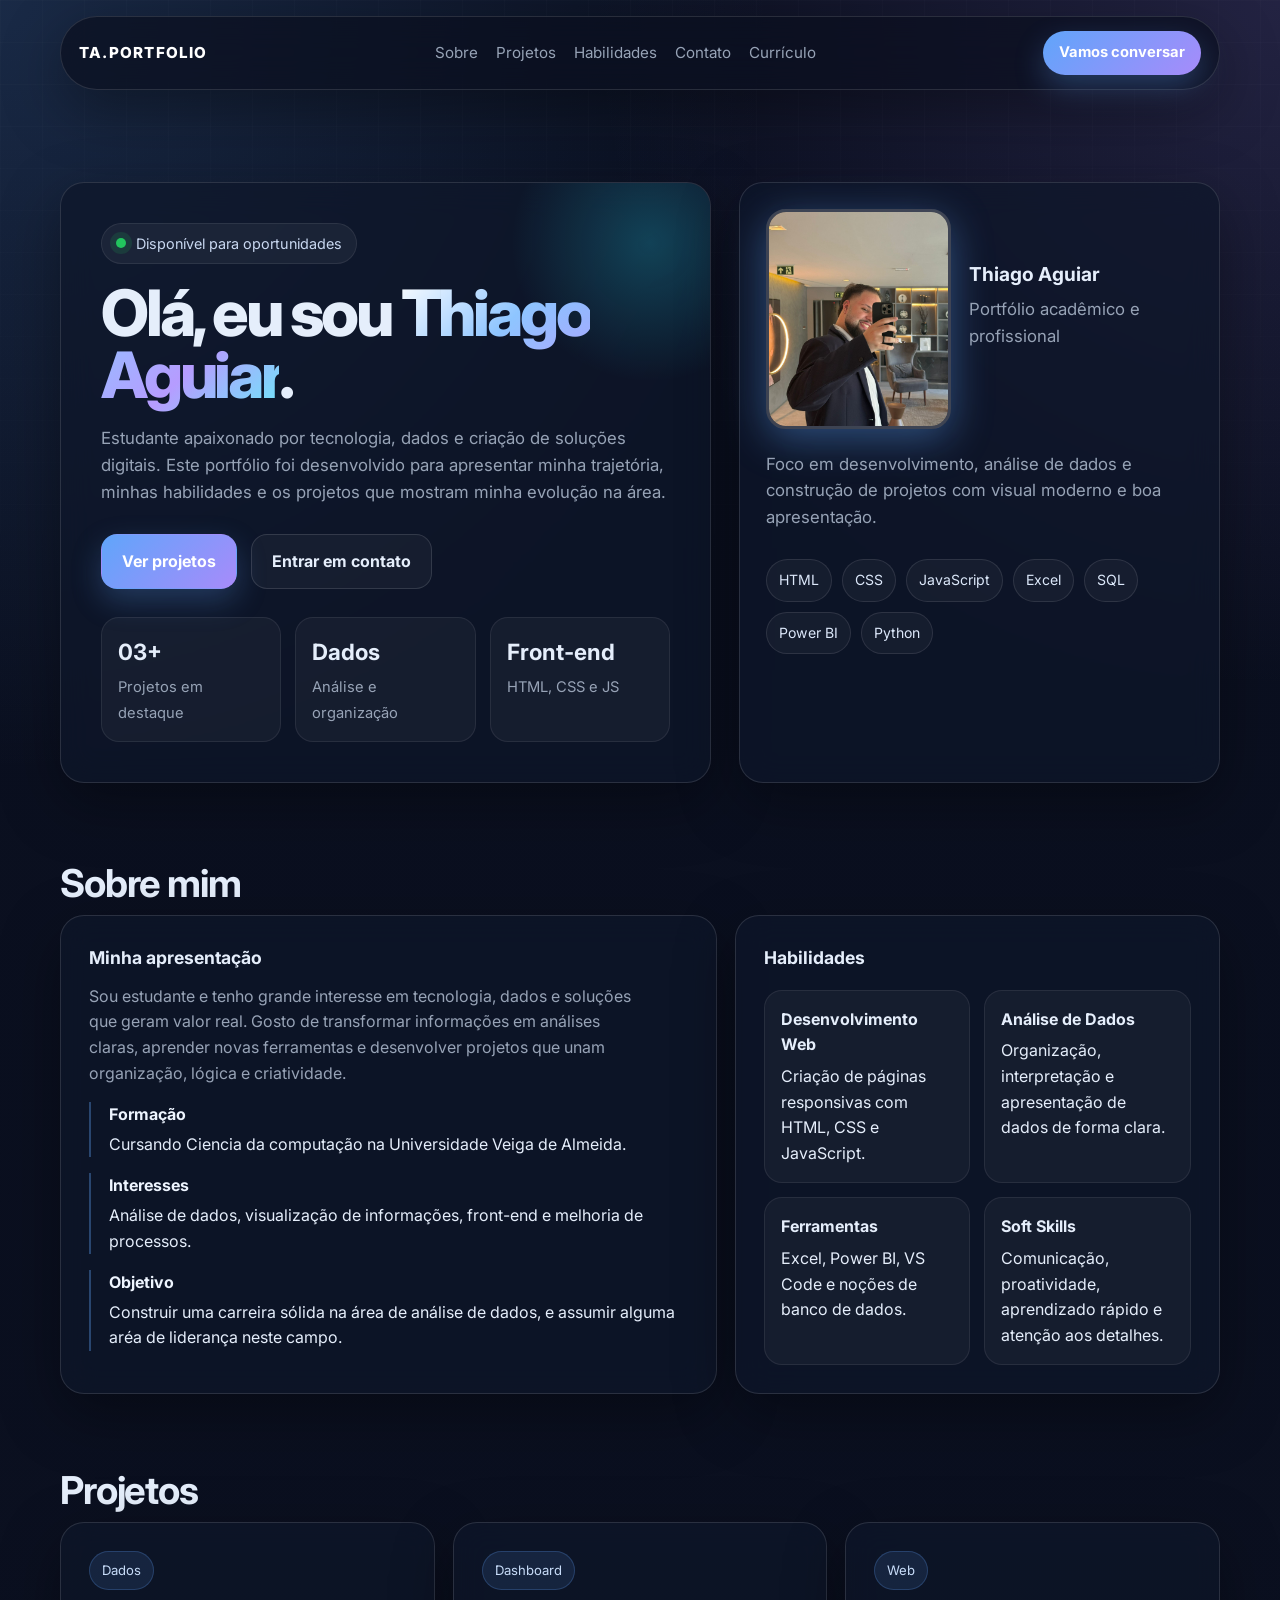
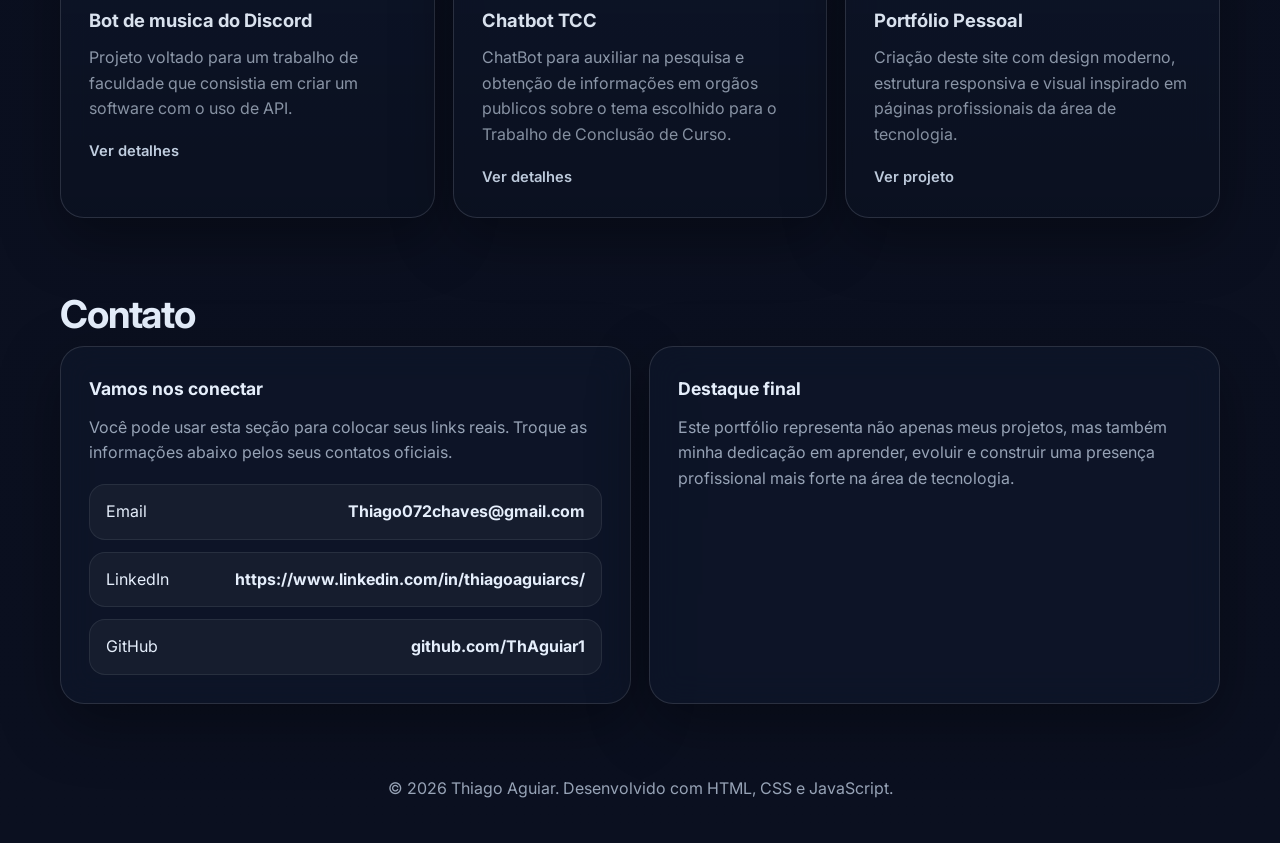
==== portifolio/index.html @ a9644125 "Add files via upload" ====
<!DOCTYPE html>
<html lang="pt-BR">
<head>
  <meta charset="UTF-8" />
  <meta name="viewport" content="width=device-width, initial-scale=1.0" />
  <title>Thiago Aguiar | Portfólio</title>
  <link rel="preconnect" href="https://fonts.googleapis.com">
  <link rel="preconnect" href="https://fonts.gstatic.com" crossorigin>
  <link href="https://fonts.googleapis.com/css2?family=Inter:wght@400;500;600;700;800&display=swap" rel="stylesheet">
  <link rel="stylesheet" href="style.css">
  <style>
    :root {
      --bg: #0b1020;
      --bg-soft: rgba(255,255,255,0.04);
      --card: rgba(15, 23, 42, 0.72);
      --line: rgba(255,255,255,0.12);
      --text: #e5eefb;
      --muted: #97a3b6;
      --primary: #60a5fa;
      --secondary: #a78bfa;
      --accent: #22d3ee;
      --shadow: 0 20px 60px rgba(0,0,0,0.35);
      --radius: 24px;
      --radius-sm: 18px;
      --max: 1160px;
    }

    * {
      margin: 0;
      padding: 0;
      box-sizing: border-box;
    }

    html {
      scroll-behavior: smooth;
    }

    body {
      font-family: 'Inter', sans-serif;
      background:
        radial-gradient(circle at top left, rgba(96,165,250,0.18), transparent 28%),
        radial-gradient(circle at top right, rgba(167,139,250,0.16), transparent 25%),
        linear-gradient(180deg, #0a0f1f 0%, #0b1020 100%);
      color: var(--text);
      min-height: 100vh;
      line-height: 1.6;
    }

    body::before {
      content: "";
      position: fixed;
      inset: 0;
      pointer-events: none;
      background-image:
        linear-gradient(rgba(255,255,255,0.025) 1px, transparent 1px),
        linear-gradient(90deg, rgba(255,255,255,0.025) 1px, transparent 1px);
      background-size: 42px 42px;
      mask-image: linear-gradient(to bottom, rgba(0,0,0,0.7), transparent 92%);
      z-index: 0;
    }

    a {
      color: inherit;
      text-decoration: none;
    }

    .container {
      width: min(calc(100% - 32px), var(--max));
      margin: 0 auto;
      position: relative;
      z-index: 1;
    }

    .navbar {
      position: sticky;
      top: 16px;
      z-index: 20;
      margin-top: 16px;
    }

    .nav-wrap {
      display: flex;
      align-items: center;
      justify-content: space-between;
      gap: 16px;
      padding: 14px 18px;
      border: 1px solid var(--line);
      background: rgba(10, 15, 31, 0.7);
      backdrop-filter: blur(18px);
      border-radius: 999px;
      box-shadow: var(--shadow);
    }

    .logo {
      font-weight: 800;
      letter-spacing: 0.08em;
      font-size: 0.95rem;
      color: white;
    }

    .nav-links {
      display: flex;
      list-style: none;
      gap: 18px;
      flex-wrap: wrap;
    }

    .nav-links a {
      color: var(--muted);
      font-size: 0.95rem;
      transition: 0.25s ease;
    }

    .nav-links a:hover {
      color: var(--text);
    }

    .nav-cta {
      display: inline-flex;
      align-items: center;
      gap: 10px;
      padding: 10px 16px;
      border-radius: 999px;
      background: linear-gradient(135deg, var(--primary), var(--secondary));
      color: white;
      font-weight: 700;
      font-size: 0.92rem;
      box-shadow: 0 12px 30px rgba(96, 165, 250, 0.28);
    }

    .hero {
      padding: 92px 0 48px;
    }

    .hero-grid {
      display: grid;
      grid-template-columns: 1.15fr 0.85fr;
      gap: 28px;
      align-items: stretch;
    }

    .hero-card,
    .glass-card {
      background: var(--card);
      border: 1px solid var(--line);
      border-radius: var(--radius);
      backdrop-filter: blur(16px);
      box-shadow: var(--shadow);
    }

    .hero-card {
      padding: 40px;
      position: relative;
      overflow: hidden;
    }

    .hero-card::after {
      content: "";
      position: absolute;
      width: 280px;
      height: 280px;
      right: -80px;
      top: -80px;
      background: radial-gradient(circle, rgba(34,211,238,0.24), transparent 70%);
      border-radius: 50%;
      pointer-events: none;
    }

    .eyebrow {
      display: inline-flex;
      align-items: center;
      gap: 10px;
      padding: 8px 14px;
      border-radius: 999px;
      background: rgba(255,255,255,0.05);
      border: 1px solid rgba(255,255,255,0.08);
      color: #c9d8f1;
      font-size: 0.9rem;
      margin-bottom: 18px;
    }

    .dot {
      width: 10px;
      height: 10px;
      border-radius: 50%;
      background: #22c55e;
      box-shadow: 0 0 0 6px rgba(34,197,94,0.14);
    }

    h1 {
      font-size: clamp(2.7rem, 5vw, 4.8rem);
      line-height: 0.98;
      letter-spacing: -0.05em;
      margin-bottom: 18px;
      font-weight: 800;
    }

    .gradient-text {
      background: linear-gradient(135deg, #ffffff 0%, #8ec5ff 35%, #b69cff 70%, #6ee7f9 100%);
      -webkit-background-clip: text;
      -webkit-text-fill-color: transparent;
      background-clip: text;
    }

    .hero p {
      color: var(--muted);
      font-size: 1.05rem;
      max-width: 620px;
      margin-bottom: 28px;
    }

    .hero-actions {
      display: flex;
      gap: 14px;
      flex-wrap: wrap;
      margin-bottom: 28px;
    }

    .btn {
      display: inline-flex;
      align-items: center;
      justify-content: center;
      gap: 10px;
      border-radius: 16px;
      padding: 14px 20px;
      font-weight: 700;
      transition: 0.25s ease;
      border: 1px solid transparent;
    }

    .btn-primary {
      background: linear-gradient(135deg, var(--primary), var(--secondary));
      color: white;
      box-shadow: 0 12px 30px rgba(96, 165, 250, 0.25);
    }

    .btn-primary:hover,
    .nav-cta:hover {
      transform: translateY(-2px);
    }

    .btn-secondary {
      background: rgba(255,255,255,0.04);
      border-color: var(--line);
      color: var(--text);
    }

    .hero-stats {
      display: grid;
      grid-template-columns: repeat(3, 1fr);
      gap: 14px;
      margin-top: 6px;
    }

    .stat {
      padding: 16px;
      border-radius: 18px;
      background: rgba(255,255,255,0.04);
      border: 1px solid rgba(255,255,255,0.08);
    }

    .stat strong {
      display: block;
      font-size: 1.4rem;
      margin-bottom: 4px;
    }

    .stat span {
      color: var(--muted);
      font-size: 0.92rem;
    }

    .hero-side {
      display: grid;
      gap: 18px;
    }

    .profile-card {
      padding: 26px;
      display: flex;
      flex-direction: column;
      justify-content: space-between;
      min-height: 100%;
    }

    .profile-top {
      display: flex;
      align-items: center;
      gap: 18px;
      margin-bottom: 22px;
    }

    .avatar {
      width: 84px;
      height: 84px;
      border-radius: 24px;
      display: grid;
      place-items: center;
      font-weight: 800;
      font-size: 1.5rem;
      color: white;
      background: linear-gradient(135deg, #1d4ed8, #7c3aed, #0891b2);
      box-shadow: inset 0 1px 0 rgba(255,255,255,0.16);
    }

    .profile-top h2 {
      font-size: 1.2rem;
      margin-bottom: 6px;
    }

    .profile-top p,
    .small-text {
      color: var(--muted);
    }

    .tech-list {
      display: flex;
      flex-wrap: wrap;
      gap: 10px;
      margin-top: 10px;
    }

    .chip {
      padding: 9px 12px;
      border-radius: 999px;
      font-size: 0.88rem;
      color: #dce8fa;
      border: 1px solid rgba(255,255,255,0.1);
      background: rgba(255,255,255,0.04);
    }

    section {
      padding: 22px 0;
    }

    .section-head {
      display: flex;
      justify-content: space-between;
      align-items: end;
      gap: 20px;
      margin-bottom: 22px;
    }

    .section-head h2 {
      font-size: clamp(1.6rem, 3vw, 2.4rem);
      letter-spacing: -0.03em;
    }

    .section-head p {
      color: var(--muted);
      max-width: 560px;
    }

    .about-grid,
    .projects-grid,
    .contact-grid {
      display: grid;
      gap: 18px;
    }

    .about-grid {
      grid-template-columns: 1.15fr 0.85fr;
    }

    .card {
      padding: 28px;
      background: var(--card);
      border: 1px solid var(--line);
      border-radius: var(--radius);
      box-shadow: var(--shadow);
      backdrop-filter: blur(16px);
    }

    .card h3 {
      font-size: 1.1rem;
      margin-bottom: 12px;
    }

    .card p,
    .card li {
      color: var(--muted);
    }

    .timeline {
      display: grid;
      gap: 16px;
      margin-top: 16px;
    }

    .timeline-item {
      padding-left: 18px;
      border-left: 2px solid rgba(96,165,250,0.35);
    }

    .timeline-item strong {
      display: block;
      margin-bottom: 4px;
      color: #eef5ff;
    }

    .projects-grid {
      grid-template-columns: repeat(3, 1fr);
    }

    .project-card {
      position: relative;
      overflow: hidden;
    }

    .project-card::before {
      content: "";
      position: absolute;
      inset: 0;
      background: linear-gradient(180deg, transparent, rgba(0,0,0,0.16));
      pointer-events: none;
    }

    .project-tag {
      display: inline-flex;
      padding: 8px 12px;
      border-radius: 999px;
      background: rgba(96,165,250,0.12);
      border: 1px solid rgba(96,165,250,0.24);
      color: #cde2ff;
      font-size: 0.82rem;
      margin-bottom: 16px;
    }

    .project-card h3 {
      margin-bottom: 10px;
      font-size: 1.15rem;
    }

    .project-links {
      display: flex;
      gap: 10px;
      flex-wrap: wrap;
      margin-top: 18px;
    }

    .project-links a {
      color: #dbeafe;
      font-weight: 600;
      font-size: 0.92rem;
    }

    .skills-grid {
      display: grid;
      grid-template-columns: repeat(2, 1fr);
      gap: 14px;
      margin-top: 18px;
    }

    .skill-box {
      padding: 16px;
      border-radius: 18px;
      background: rgba(255,255,255,0.04);
      border: 1px solid rgba(255,255,255,0.08);
    }

    .skill-box strong {
      display: block;
      margin-bottom: 6px;
    }

    .contact-grid {
      grid-template-columns: 1fr 1fr;
    }

    .contact-list {
      display: grid;
      gap: 12px;
      margin-top: 18px;
    }

    .contact-item {
      display: flex;
      align-items: center;
      justify-content: space-between;
      gap: 12px;
      padding: 14px 16px;
      border-radius: 16px;
      background: rgba(255,255,255,0.04);
      border: 1px solid rgba(255,255,255,0.08);
    }

    footer {
      padding: 28px 0 42px;
      color: var(--muted);
      text-align: center;
    }

    .reveal {
      opacity: 0;
      transform: translateY(20px);
      transition: opacity 0.6s ease, transform 0.6s ease;
    }

    .reveal.visible {
      opacity: 1;
      transform: translateY(0);
    }

    @media (max-width: 980px) {
      .hero-grid,
      .about-grid,
      .contact-grid,
      .projects-grid {
        grid-template-columns: 1fr;
      }

      .hero-card,
      .profile-card,
      .card {
        padding: 24px;
      }

      .nav-links {
        display: none;
      }
    }

    @media (max-width: 640px) {
      .hero {
        padding-top: 72px;
      }

      h1 {
        font-size: 2.5rem;
      }

      .hero-stats,
      .skills-grid {
        grid-template-columns: 1fr;
      }

      .nav-wrap {
        border-radius: 24px;
      }

      .nav-cta {
        display: none;
      }
    }
  </style>
</head>
<body>
  <div class="container navbar">
    <nav class="nav-wrap">
      <a href="#inicio" class="logo">TA.PORTFOLIO</a>
      <ul class="nav-links">
        <li><a href="#sobre">Sobre</a></li>
        <li><a href="#projetos">Projetos</a></li>
        <li><a href="#habilidades">Habilidades</a></li>
        <li><a href="#contato">Contato</a></li>
        <li><a href="curriculo-thiago.pdf" download>Currículo</a></li>
      </ul>
      <a href="#contato" class="nav-cta">Vamos conversar</a>
    </nav>
  </div>

  <main>
    <section class="hero" id="inicio">
      <div class="container hero-grid">
        <div class="hero-card reveal">
          <div class="eyebrow">
            <span class="dot"></span>
            Disponível para oportunidades
          </div>
          <h1>
            Olá, eu sou <span class="gradient-text">Thiago Aguiar</span>.
          </h1>
          <p>
            Estudante apaixonado por tecnologia, dados e criação de soluções digitais. Este portfólio foi desenvolvido para apresentar minha trajetória, minhas habilidades e os projetos que mostram minha evolução na área.
          </p>
          <div class="hero-actions">
            <a href="#projetos" class="btn btn-primary">Ver projetos</a>
            <a href="#contato" class="btn btn-secondary">Entrar em contato</a>
          </div>
          <div class="hero-stats">
            <div class="stat">
              <strong>03+</strong>
              <span>Projetos em destaque</span>
            </div>
            <div class="stat">
              <strong>Dados</strong>
              <span>Análise e organização</span>
            </div>
            <div class="stat">
              <strong>Front-end</strong>
              <span>HTML, CSS e JS</span>
            </div>
          </div>
        </div>

        <div class="hero-side reveal">
          <div class="glass-card profile-card">
            <div>
              <div class="profile-top">
                <img src="images/foto.jpg" alt="Foto Thiago" class="avatar-img">
                <div>
                  <h2>Thiago Aguiar</h2>
                  <p>Portfólio acadêmico e profissional</p>
                </div>
              </div>
              <p class="small-text">
                Foco em desenvolvimento, análise de dados e construção de projetos com visual moderno e boa apresentação.
              </p>
              <div class="tech-list">
                <span class="chip">HTML</span>
                <span class="chip">CSS</span>
                <span class="chip">JavaScript</span>
                <span class="chip">Excel</span>
                <span class="chip">SQL</span>
                <span class="chip">Power BI</span>
                <span class="chip">Python</span>
              </div>
            </div>
          </div>
        </div>
      </div>
    </section>

    <section id="sobre">
      <div class="container">
        <div class="section-head reveal">
          <div>
            <h2>Sobre mim</h2>
    

        <div class="about-grid">
          <div class="card reveal">
            <h3>Minha apresentação</h3>
            <p>
              Sou estudante e tenho grande interesse em tecnologia, dados e soluções que geram valor real. Gosto de transformar informações em análises claras, aprender novas ferramentas e desenvolver projetos que unam organização, lógica e criatividade.
            </p>
            <div class="timeline">
              <div class="timeline-item">
                <strong>Formação</strong>
                <span>Cursando Ciencia da computação na Universidade Veiga de Almeida.</span>
              </div>
              <div class="timeline-item">
                <strong>Interesses</strong>
                <span>Análise de dados, visualização de informações, front-end e melhoria de processos.</span>
              </div>
              <div class="timeline-item">
                <strong>Objetivo</strong>
                <span>Construir uma carreira sólida na área de análise de dados, e assumir alguma aréa de liderança neste campo.</span>
              </div>
            </div>
          </div>

          <div class="card reveal" id="habilidades">
            <h3>Habilidades</h3>
            <div class="skills-grid">
              <div class="skill-box">
                <strong>Desenvolvimento Web</strong>
                <span>Criação de páginas responsivas com HTML, CSS e JavaScript.</span>
              </div>
              <div class="skill-box">
                <strong>Análise de Dados</strong>
                <span>Organização, interpretação e apresentação de dados de forma clara.</span>
              </div>
              <div class="skill-box">
                <strong>Ferramentas</strong>
                <span>Excel, Power BI, VS Code e noções de banco de dados.</span>
              </div>
              <div class="skill-box">
                <strong>Soft Skills</strong>
                <span>Comunicação, proatividade, aprendizado rápido e atenção aos detalhes.</span>
              </div>
            </div>
          </div>
        </div>
      </div>
    </section>

    <section id="projetos">
      <div class="container">
        <div class="section-head reveal">
          <div>
            <h2>Projetos</h2>

        <div class="projects-grid">
          <article class="card project-card reveal">
            <span class="project-tag">Dados</span>
            <h3>Bot de musica do Discord</h3>
            <p>
              Projeto voltado para um trabalho de faculdade que consistia em criar um software com o uso de API. 
            </p>
            <div class="project-links">
              <a href="#">Ver detalhes</a>
            </div>
          </article>

          <article class="card project-card reveal">
            <span class="project-tag">Dashboard</span>
            <h3>Chatbot TCC</h3>
            <p>
              ChatBot para auxiliar na pesquisa e obtenção de informações em orgãos publicos sobre o tema escolhido para o Trabalho de Conclusão de Curso.
            </p>
            <div class="project-links">
              <a href="#">Ver detalhes</a>
            </div>
          </article>

          <article class="card project-card reveal">
            <span class="project-tag">Web</span>
            <h3>Portfólio Pessoal</h3>
            <p>
              Criação deste site com design moderno, estrutura responsiva e visual inspirado em páginas profissionais da área de tecnologia.
            </p>
            <div class="project-links">
              <a href="#inicio">Ver projeto</a>
            </div>
          </article>
        </div>
      </div>
    </section>

    <section id="contato">
      <div class="container">
        <div class="section-head reveal">
          <div>
            <h2>Contato</h2>

        <div class="contact-grid">
          <div class="card reveal">
            <h3>Vamos nos conectar</h3>
            <p>
              Você pode usar esta seção para colocar seus links reais. Troque as informações abaixo pelos seus contatos oficiais.
            </p>
            <div class="contact-list">
              <div class="contact-item">
                <span>Email</span>
                <strong>Thiago072chaves@gmail.com</strong>
              </div>
              <div class="contact-item">
                <span>LinkedIn</span>
                <strong>https://www.linkedin.com/in/thiagoaguiarcs/</strong>
              </div>
              <div class="contact-item">
                <span>GitHub</span>
                <strong>github.com/ThAguiar1</strong>
              </div>
            </div>
          </div>

          <div class="card reveal">
            <h3>Destaque final</h3>
            <p>
              Este portfólio representa não apenas meus projetos, mas também minha dedicação em aprender, evoluir e construir uma presença profissional mais forte na área de tecnologia.
            </p>
          </div>
        </div>
      </div>
    </section>
  </main>

  <footer>
    <div class="container">
      <p>© 2026 Thiago Aguiar. Desenvolvido com HTML, CSS e JavaScript.</p>
    </div>
  </footer>

  <script>
    const observer = new IntersectionObserver((entries) => {
      entries.forEach((entry) => {
        if (entry.isIntersecting) {
          entry.target.classList.add('visible');
        }
      });
    }, { threshold: 0.15 });

    document.querySelectorAll('.reveal').forEach((el) => observer.observe(el));
  </script>
</body>
</html>
---- portifolio/style.css ----
.avatar-img {
  width: 220px;
  height: 220px;
  border-radius: 20px;
  object-fit: cover;
  display: block;
  margin: 0 auto;
  border: 3px solid rgba(255,255,255,0.2);
  box-shadow: 0 10px 40px rgba(96,165,250,0.4);
}
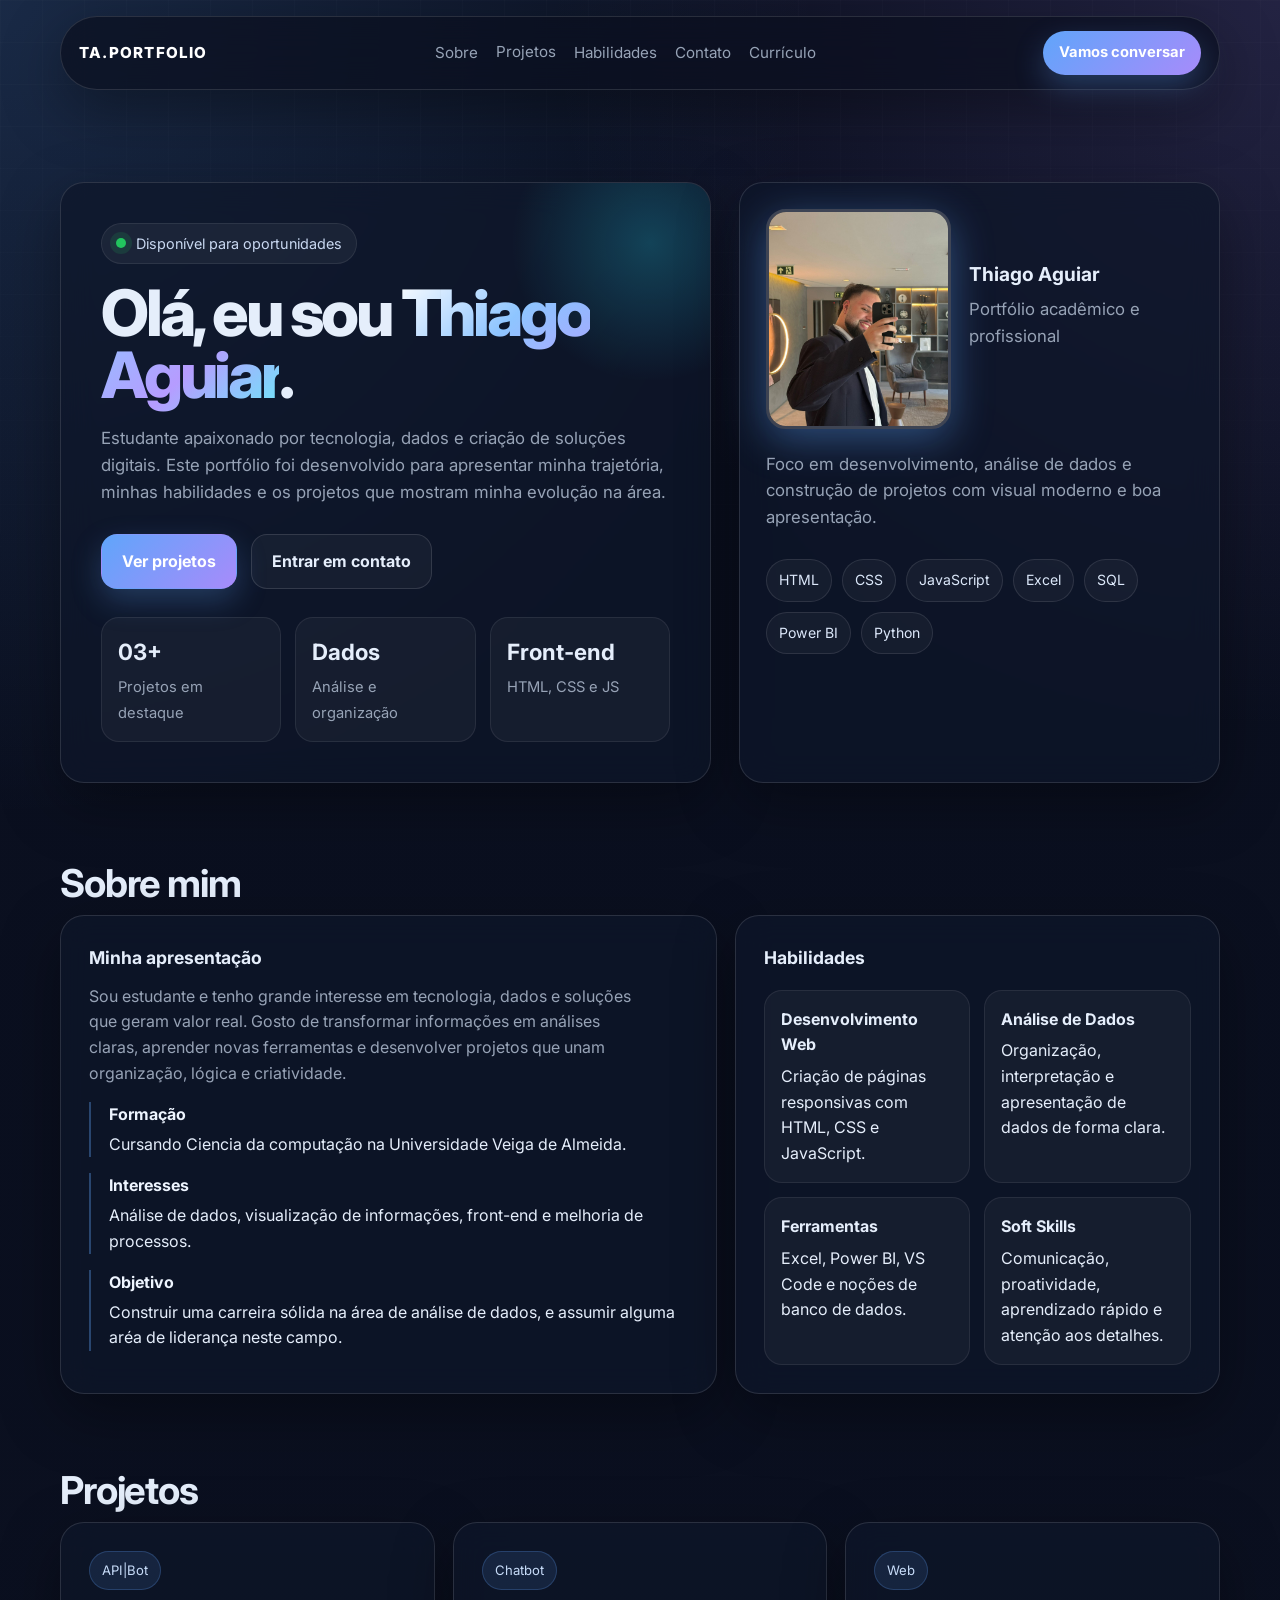
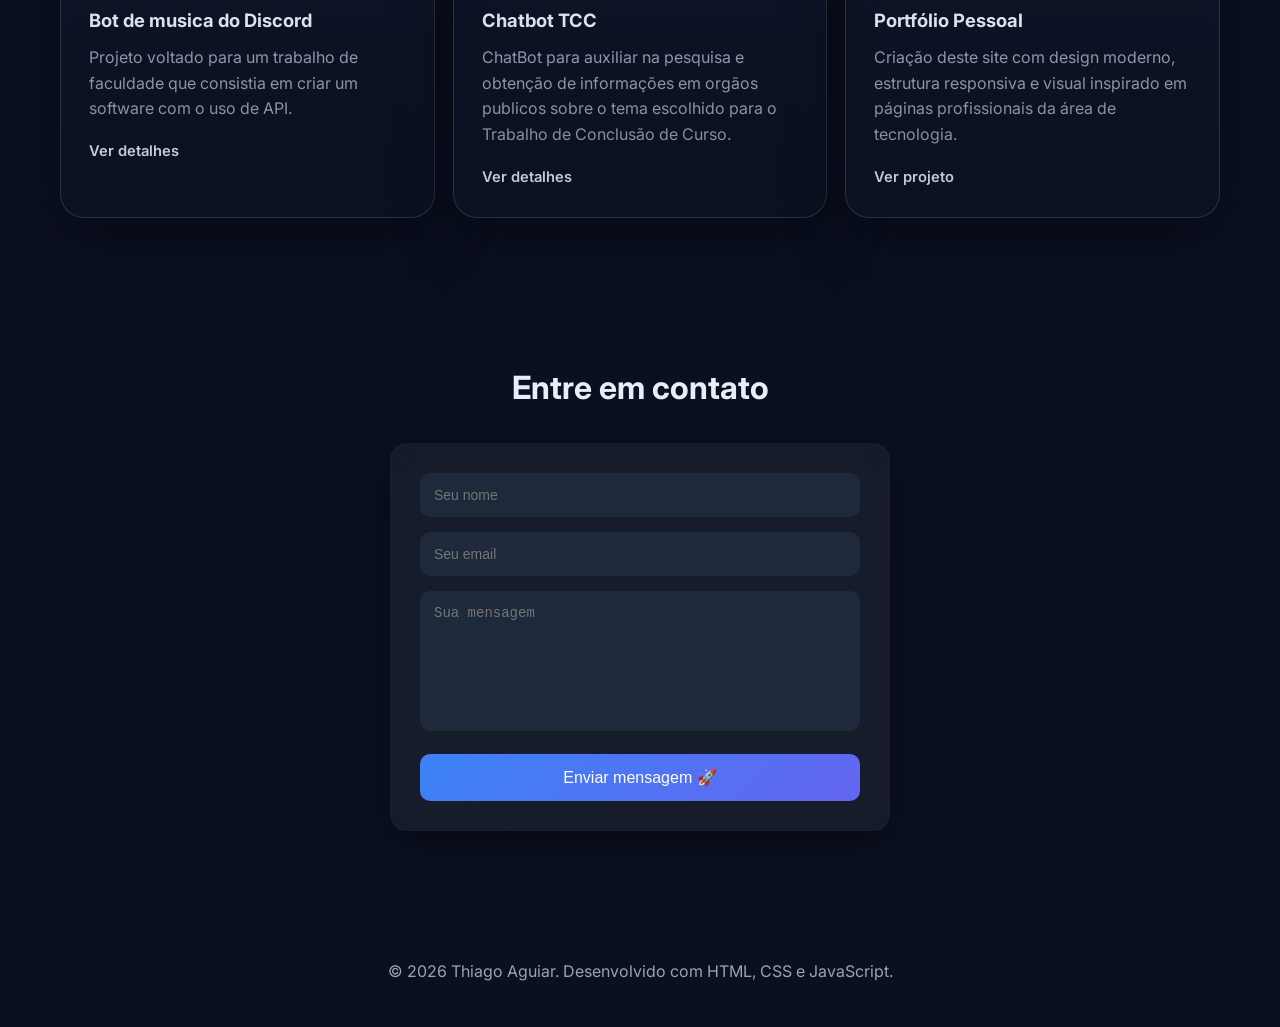
==== commit 885d4a21: "Add files via upload" ====
--- a/portifolio/index.html
+++ b/portifolio/index.html
@@ -8,541 +8,6 @@
   <link rel="preconnect" href="https://fonts.gstatic.com" crossorigin>
   <link href="https://fonts.googleapis.com/css2?family=Inter:wght@400;500;600;700;800&display=swap" rel="stylesheet">
   <link rel="stylesheet" href="style.css">
-  <style>
-    :root {
-      --bg: #0b1020;
-      --bg-soft: rgba(255,255,255,0.04);
-      --card: rgba(15, 23, 42, 0.72);
-      --line: rgba(255,255,255,0.12);
-      --text: #e5eefb;
-      --muted: #97a3b6;
-      --primary: #60a5fa;
-      --secondary: #a78bfa;
-      --accent: #22d3ee;
-      --shadow: 0 20px 60px rgba(0,0,0,0.35);
-      --radius: 24px;
-      --radius-sm: 18px;
-      --max: 1160px;
-    }
-
-    * {
-      margin: 0;
-      padding: 0;
-      box-sizing: border-box;
-    }
-
-    html {
-      scroll-behavior: smooth;
-    }
-
-    body {
-      font-family: 'Inter', sans-serif;
-      background:
-        radial-gradient(circle at top left, rgba(96,165,250,0.18), transparent 28%),
-        radial-gradient(circle at top right, rgba(167,139,250,0.16), transparent 25%),
-        linear-gradient(180deg, #0a0f1f 0%, #0b1020 100%);
-      color: var(--text);
-      min-height: 100vh;
-      line-height: 1.6;
-    }
-
-    body::before {
-      content: "";
-      position: fixed;
-      inset: 0;
-      pointer-events: none;
-      background-image:
-        linear-gradient(rgba(255,255,255,0.025) 1px, transparent 1px),
-        linear-gradient(90deg, rgba(255,255,255,0.025) 1px, transparent 1px);
-      background-size: 42px 42px;
-      mask-image: linear-gradient(to bottom, rgba(0,0,0,0.7), transparent 92%);
-      z-index: 0;
-    }
-
-    a {
-      color: inherit;
-      text-decoration: none;
-    }
-
-    .container {
-      width: min(calc(100% - 32px), var(--max));
-      margin: 0 auto;
-      position: relative;
-      z-index: 1;
-    }
-
-    .navbar {
-      position: sticky;
-      top: 16px;
-      z-index: 20;
-      margin-top: 16px;
-    }
-
-    .nav-wrap {
-      display: flex;
-      align-items: center;
-      justify-content: space-between;
-      gap: 16px;
-      padding: 14px 18px;
-      border: 1px solid var(--line);
-      background: rgba(10, 15, 31, 0.7);
-      backdrop-filter: blur(18px);
-      border-radius: 999px;
-      box-shadow: var(--shadow);
-    }
-
-    .logo {
-      font-weight: 800;
-      letter-spacing: 0.08em;
-      font-size: 0.95rem;
-      color: white;
-    }
-
-    .nav-links {
-      display: flex;
-      list-style: none;
-      gap: 18px;
-      flex-wrap: wrap;
-    }
-
-    .nav-links a {
-      color: var(--muted);
-      font-size: 0.95rem;
-      transition: 0.25s ease;
-    }
-
-    .nav-links a:hover {
-      color: var(--text);
-    }
-
-    .nav-cta {
-      display: inline-flex;
-      align-items: center;
-      gap: 10px;
-      padding: 10px 16px;
-      border-radius: 999px;
-      background: linear-gradient(135deg, var(--primary), var(--secondary));
-      color: white;
-      font-weight: 700;
-      font-size: 0.92rem;
-      box-shadow: 0 12px 30px rgba(96, 165, 250, 0.28);
-    }
-
-    .hero {
-      padding: 92px 0 48px;
-    }
-
-    .hero-grid {
-      display: grid;
-      grid-template-columns: 1.15fr 0.85fr;
-      gap: 28px;
-      align-items: stretch;
-    }
-
-    .hero-card,
-    .glass-card {
-      background: var(--card);
-      border: 1px solid var(--line);
-      border-radius: var(--radius);
-      backdrop-filter: blur(16px);
-      box-shadow: var(--shadow);
-    }
-
-    .hero-card {
-      padding: 40px;
-      position: relative;
-      overflow: hidden;
-    }
-
-    .hero-card::after {
-      content: "";
-      position: absolute;
-      width: 280px;
-      height: 280px;
-      right: -80px;
-      top: -80px;
-      background: radial-gradient(circle, rgba(34,211,238,0.24), transparent 70%);
-      border-radius: 50%;
-      pointer-events: none;
-    }
-
-    .eyebrow {
-      display: inline-flex;
-      align-items: center;
-      gap: 10px;
-      padding: 8px 14px;
-      border-radius: 999px;
-      background: rgba(255,255,255,0.05);
-      border: 1px solid rgba(255,255,255,0.08);
-      color: #c9d8f1;
-      font-size: 0.9rem;
-      margin-bottom: 18px;
-    }
-
-    .dot {
-      width: 10px;
-      height: 10px;
-      border-radius: 50%;
-      background: #22c55e;
-      box-shadow: 0 0 0 6px rgba(34,197,94,0.14);
-    }
-
-    h1 {
-      font-size: clamp(2.7rem, 5vw, 4.8rem);
-      line-height: 0.98;
-      letter-spacing: -0.05em;
-      margin-bottom: 18px;
-      font-weight: 800;
-    }
-
-    .gradient-text {
-      background: linear-gradient(135deg, #ffffff 0%, #8ec5ff 35%, #b69cff 70%, #6ee7f9 100%);
-      -webkit-background-clip: text;
-      -webkit-text-fill-color: transparent;
-      background-clip: text;
-    }
-
-    .hero p {
-      color: var(--muted);
-      font-size: 1.05rem;
-      max-width: 620px;
-      margin-bottom: 28px;
-    }
-
-    .hero-actions {
-      display: flex;
-      gap: 14px;
-      flex-wrap: wrap;
-      margin-bottom: 28px;
-    }
-
-    .btn {
-      display: inline-flex;
-      align-items: center;
-      justify-content: center;
-      gap: 10px;
-      border-radius: 16px;
-      padding: 14px 20px;
-      font-weight: 700;
-      transition: 0.25s ease;
-      border: 1px solid transparent;
-    }
-
-    .btn-primary {
-      background: linear-gradient(135deg, var(--primary), var(--secondary));
-      color: white;
-      box-shadow: 0 12px 30px rgba(96, 165, 250, 0.25);
-    }
-
-    .btn-primary:hover,
-    .nav-cta:hover {
-      transform: translateY(-2px);
-    }
-
-    .btn-secondary {
-      background: rgba(255,255,255,0.04);
-      border-color: var(--line);
-      color: var(--text);
-    }
-
-    .hero-stats {
-      display: grid;
-      grid-template-columns: repeat(3, 1fr);
-      gap: 14px;
-      margin-top: 6px;
-    }
-
-    .stat {
-      padding: 16px;
-      border-radius: 18px;
-      background: rgba(255,255,255,0.04);
-      border: 1px solid rgba(255,255,255,0.08);
-    }
-
-    .stat strong {
-      display: block;
-      font-size: 1.4rem;
-      margin-bottom: 4px;
-    }
-
-    .stat span {
-      color: var(--muted);
-      font-size: 0.92rem;
-    }
-
-    .hero-side {
-      display: grid;
-      gap: 18px;
-    }
-
-    .profile-card {
-      padding: 26px;
-      display: flex;
-      flex-direction: column;
-      justify-content: space-between;
-      min-height: 100%;
-    }
-
-    .profile-top {
-      display: flex;
-      align-items: center;
-      gap: 18px;
-      margin-bottom: 22px;
-    }
-
-    .avatar {
-      width: 84px;
-      height: 84px;
-      border-radius: 24px;
-      display: grid;
-      place-items: center;
-      font-weight: 800;
-      font-size: 1.5rem;
-      color: white;
-      background: linear-gradient(135deg, #1d4ed8, #7c3aed, #0891b2);
-      box-shadow: inset 0 1px 0 rgba(255,255,255,0.16);
-    }
-
-    .profile-top h2 {
-      font-size: 1.2rem;
-      margin-bottom: 6px;
-    }
-
-    .profile-top p,
-    .small-text {
-      color: var(--muted);
-    }
-
-    .tech-list {
-      display: flex;
-      flex-wrap: wrap;
-      gap: 10px;
-      margin-top: 10px;
-    }
-
-    .chip {
-      padding: 9px 12px;
-      border-radius: 999px;
-      font-size: 0.88rem;
-      color: #dce8fa;
-      border: 1px solid rgba(255,255,255,0.1);
-      background: rgba(255,255,255,0.04);
-    }
-
-    section {
-      padding: 22px 0;
-    }
-
-    .section-head {
-      display: flex;
-      justify-content: space-between;
-      align-items: end;
-      gap: 20px;
-      margin-bottom: 22px;
-    }
-
-    .section-head h2 {
-      font-size: clamp(1.6rem, 3vw, 2.4rem);
-      letter-spacing: -0.03em;
-    }
-
-    .section-head p {
-      color: var(--muted);
-      max-width: 560px;
-    }
-
-    .about-grid,
-    .projects-grid,
-    .contact-grid {
-      display: grid;
-      gap: 18px;
-    }
-
-    .about-grid {
-      grid-template-columns: 1.15fr 0.85fr;
-    }
-
-    .card {
-      padding: 28px;
-      background: var(--card);
-      border: 1px solid var(--line);
-      border-radius: var(--radius);
-      box-shadow: var(--shadow);
-      backdrop-filter: blur(16px);
-    }
-
-    .card h3 {
-      font-size: 1.1rem;
-      margin-bottom: 12px;
-    }
-
-    .card p,
-    .card li {
-      color: var(--muted);
-    }
-
-    .timeline {
-      display: grid;
-      gap: 16px;
-      margin-top: 16px;
-    }
-
-    .timeline-item {
-      padding-left: 18px;
-      border-left: 2px solid rgba(96,165,250,0.35);
-    }
-
-    .timeline-item strong {
-      display: block;
-      margin-bottom: 4px;
-      color: #eef5ff;
-    }
-
-    .projects-grid {
-      grid-template-columns: repeat(3, 1fr);
-    }
-
-    .project-card {
-      position: relative;
-      overflow: hidden;
-    }
-
-    .project-card::before {
-      content: "";
-      position: absolute;
-      inset: 0;
-      background: linear-gradient(180deg, transparent, rgba(0,0,0,0.16));
-      pointer-events: none;
-    }
-
-    .project-tag {
-      display: inline-flex;
-      padding: 8px 12px;
-      border-radius: 999px;
-      background: rgba(96,165,250,0.12);
-      border: 1px solid rgba(96,165,250,0.24);
-      color: #cde2ff;
-      font-size: 0.82rem;
-      margin-bottom: 16px;
-    }
-
-    .project-card h3 {
-      margin-bottom: 10px;
-      font-size: 1.15rem;
-    }
-
-    .project-links {
-      display: flex;
-      gap: 10px;
-      flex-wrap: wrap;
-      margin-top: 18px;
-    }
-
-    .project-links a {
-      color: #dbeafe;
-      font-weight: 600;
-      font-size: 0.92rem;
-    }
-
-    .skills-grid {
-      display: grid;
-      grid-template-columns: repeat(2, 1fr);
-      gap: 14px;
-      margin-top: 18px;
-    }
-
-    .skill-box {
-      padding: 16px;
-      border-radius: 18px;
-      background: rgba(255,255,255,0.04);
-      border: 1px solid rgba(255,255,255,0.08);
-    }
-
-    .skill-box strong {
-      display: block;
-      margin-bottom: 6px;
-    }
-
-    .contact-grid {
-      grid-template-columns: 1fr 1fr;
-    }
-
-    .contact-list {
-      display: grid;
-      gap: 12px;
-      margin-top: 18px;
-    }
-
-    .contact-item {
-      display: flex;
-      align-items: center;
-      justify-content: space-between;
-      gap: 12px;
-      padding: 14px 16px;
-      border-radius: 16px;
-      background: rgba(255,255,255,0.04);
-      border: 1px solid rgba(255,255,255,0.08);
-    }
-
-    footer {
-      padding: 28px 0 42px;
-      color: var(--muted);
-      text-align: center;
-    }
-
-    .reveal {
-      opacity: 0;
-      transform: translateY(20px);
-      transition: opacity 0.6s ease, transform 0.6s ease;
-    }
-
-    .reveal.visible {
-      opacity: 1;
-      transform: translateY(0);
-    }
-
-    @media (max-width: 980px) {
-      .hero-grid,
-      .about-grid,
-      .contact-grid,
-      .projects-grid {
-        grid-template-columns: 1fr;
-      }
-
-      .hero-card,
-      .profile-card,
-      .card {
-        padding: 24px;
-      }
-
-      .nav-links {
-        display: none;
-      }
-    }
-
-    @media (max-width: 640px) {
-      .hero {
-        padding-top: 72px;
-      }
-
-      h1 {
-        font-size: 2.5rem;
-      }
-
-      .hero-stats,
-      .skills-grid {
-        grid-template-columns: 1fr;
-      }
-
-      .nav-wrap {
-        border-radius: 24px;
-      }
-
-      .nav-cta {
-        display: none;
-      }
-    }
-  </style>
 </head>
 <body>
   <div class="container navbar">
@@ -550,10 +15,10 @@
       <a href="#inicio" class="logo">TA.PORTFOLIO</a>
       <ul class="nav-links">
         <li><a href="#sobre">Sobre</a></li>
-        <li><a href="#projetos">Projetos</a></li>
+        <a href="projetos.html">Projetos</a>
         <li><a href="#habilidades">Habilidades</a></li>
         <li><a href="#contato">Contato</a></li>
-        <li><a href="curriculo-thiago.pdf" download>Currículo</a></li>
+        <li><a href="curriculo.html">Currículo</a></li>
       </ul>
       <a href="#contato" class="nav-cta">Vamos conversar</a>
     </nav>
@@ -683,7 +148,7 @@
 
         <div class="projects-grid">
           <article class="card project-card reveal">
-            <span class="project-tag">Dados</span>
+            <span class="project-tag">API|Bot</span>
             <h3>Bot de musica do Discord</h3>
             <p>
               Projeto voltado para um trabalho de faculdade que consistia em criar um software com o uso de API. 
@@ -694,7 +159,7 @@
           </article>
 
           <article class="card project-card reveal">
-            <span class="project-tag">Dashboard</span>
+            <span class="project-tag">Chatbot</span>
             <h3>Chatbot TCC</h3>
             <p>
               ChatBot para auxiliar na pesquisa e obtenção de informações em orgãos publicos sobre o tema escolhido para o Trabalho de Conclusão de Curso.
@@ -717,42 +182,41 @@
         </div>
       </div>
     </section>
-
-    <section id="contato">
-      <div class="container">
-        <div class="section-head reveal">
-          <div>
-            <h2>Contato</h2>
-
+<section id="contato">
+  <div class="container">
+
+    <h2 class="section-title">Entre em contato</h2>
+
+    <form id="form-contato" class="form-contato">
+
+      <div class="form-group">
+        <input type="text" placeholder="Seu nome" required>
+      </div>
+
+      <div class="form-group">
+        <input type="email" placeholder="Seu email" required>
+      </div>
+
+      <div class="form-group">
+        <textarea placeholder="Sua mensagem" required></textarea>
+      </div>
+
+      <button type="submit" class="btn-enviar">Enviar mensagem 🚀</button>
+
+      </form>
+
+      </div>
+        </section>
+        
+          <div div id="popup" class="popup">
+           <div class="popup-content">
+             <h2>✅ Mensagem enviada!</h2>
+               <p>Obrigado pelo contato, responderei em breve.</p>
+                <button onclick="fecharPopup()" class="btn btn-secondary">Fechar</button>
+            </div>
+          </div>
         <div class="contact-grid">
-          <div class="card reveal">
-            <h3>Vamos nos conectar</h3>
-            <p>
-              Você pode usar esta seção para colocar seus links reais. Troque as informações abaixo pelos seus contatos oficiais.
-            </p>
-            <div class="contact-list">
-              <div class="contact-item">
-                <span>Email</span>
-                <strong>Thiago072chaves@gmail.com</strong>
-              </div>
-              <div class="contact-item">
-                <span>LinkedIn</span>
-                <strong>https://www.linkedin.com/in/thiagoaguiarcs/</strong>
-              </div>
-              <div class="contact-item">
-                <span>GitHub</span>
-                <strong>github.com/ThAguiar1</strong>
-              </div>
-            </div>
-          </div>
-
-          <div class="card reveal">
-            <h3>Destaque final</h3>
-            <p>
-              Este portfólio representa não apenas meus projetos, mas também minha dedicação em aprender, evoluir e construir uma presença profissional mais forte na área de tecnologia.
-            </p>
-          </div>
-        </div>
+
       </div>
     </section>
   </main>
@@ -774,5 +238,14 @@
 
     document.querySelectorAll('.reveal').forEach((el) => observer.observe(el));
   </script>
+  <script src="script.js"></script>
+
+  <div id="popup" class="popup">
+  <div class="popup-box">
+    <h2>✅ Mensagem enviada!</h2>
+    <p>Obrigado pelo contato, vou responder em breve.</p>
+    <button onclick="fecharPopup()">Fechar</button>
+  </div>
+</div>
 </body>
 </html>
--- a/portifolio/style.css
+++ b/portifolio/style.css
@@ -7,4 +7,615 @@
   margin: 0 auto;
   border: 3px solid rgba(255,255,255,0.2);
   box-shadow: 0 10px 40px rgba(96,165,250,0.4);
+}
+    :root {
+      --bg: #0b1020;
+      --bg-soft: rgba(255,255,255,0.04);
+      --card: rgba(15, 23, 42, 0.72);
+      --line: rgba(255,255,255,0.12);
+      --text: #e5eefb;
+      --muted: #97a3b6;
+      --primary: #60a5fa;
+      --secondary: #a78bfa;
+      --accent: #22d3ee;
+      --shadow: 0 20px 60px rgba(0,0,0,0.35);
+      --radius: 24px;
+      --radius-sm: 18px;
+      --max: 1160px;
+    }
+
+    * {
+      margin: 0;
+      padding: 0;
+      box-sizing: border-box;
+    }
+
+    html {
+      scroll-behavior: smooth;
+    }
+
+    body {
+      font-family: 'Inter', sans-serif;
+      background:
+        radial-gradient(circle at top left, rgba(96,165,250,0.18), transparent 28%),
+        radial-gradient(circle at top right, rgba(167,139,250,0.16), transparent 25%),
+        linear-gradient(180deg, #0a0f1f 0%, #0b1020 100%);
+      color: var(--text);
+      min-height: 100vh;
+      line-height: 1.6;
+    }
+
+    body::before {
+      content: "";
+      position: fixed;
+      inset: 0;
+      pointer-events: none;
+      background-image:
+        linear-gradient(rgba(255,255,255,0.025) 1px, transparent 1px),
+        linear-gradient(90deg, rgba(255,255,255,0.025) 1px, transparent 1px);
+      background-size: 42px 42px;
+      mask-image: linear-gradient(to bottom, rgba(0,0,0,0.7), transparent 92%);
+      z-index: 0;
+    }
+
+    a {
+      color: inherit;
+      text-decoration: none;
+    }
+
+    .container {
+      width: min(calc(100% - 32px), var(--max));
+      margin: 0 auto;
+      position: relative;
+      z-index: 1;
+    }
+
+    .navbar {
+      position: sticky;
+      top: 16px;
+      z-index: 20;
+      margin-top: 16px;
+    }
+
+    .nav-wrap {
+      display: flex;
+      align-items: center;
+      justify-content: space-between;
+      gap: 16px;
+      padding: 14px 18px;
+      border: 1px solid var(--line);
+      background: rgba(10, 15, 31, 0.7);
+      backdrop-filter: blur(18px);
+      border-radius: 999px;
+      box-shadow: var(--shadow);
+    }
+
+    .logo {
+      font-weight: 800;
+      letter-spacing: 0.08em;
+      font-size: 0.95rem;
+      color: white;
+    }
+
+    .nav-links {
+      display: flex;
+      list-style: none;
+      gap: 18px;
+      flex-wrap: wrap;
+    }
+
+    .nav-links a {
+      color: var(--muted);
+      font-size: 0.95rem;
+      transition: 0.25s ease;
+    }
+
+    .nav-links a:hover {
+      color: var(--text);
+    }
+
+    .nav-cta {
+      display: inline-flex;
+      align-items: center;
+      gap: 10px;
+      padding: 10px 16px;
+      border-radius: 999px;
+      background: linear-gradient(135deg, var(--primary), var(--secondary));
+      color: white;
+      font-weight: 700;
+      font-size: 0.92rem;
+      box-shadow: 0 12px 30px rgba(96, 165, 250, 0.28);
+    }
+
+    .hero {
+      padding: 92px 0 48px;
+    }
+
+    .hero-grid {
+      display: grid;
+      grid-template-columns: 1.15fr 0.85fr;
+      gap: 28px;
+      align-items: stretch;
+    }
+
+    .hero-card,
+    .glass-card {
+      background: var(--card);
+      border: 1px solid var(--line);
+      border-radius: var(--radius);
+      backdrop-filter: blur(16px);
+      box-shadow: var(--shadow);
+    }
+
+    .hero-card {
+      padding: 40px;
+      position: relative;
+      overflow: hidden;
+    }
+
+    .hero-card::after {
+      content: "";
+      position: absolute;
+      width: 280px;
+      height: 280px;
+      right: -80px;
+      top: -80px;
+      background: radial-gradient(circle, rgba(34,211,238,0.24), transparent 70%);
+      border-radius: 50%;
+      pointer-events: none;
+    }
+
+    .eyebrow {
+      display: inline-flex;
+      align-items: center;
+      gap: 10px;
+      padding: 8px 14px;
+      border-radius: 999px;
+      background: rgba(255,255,255,0.05);
+      border: 1px solid rgba(255,255,255,0.08);
+      color: #c9d8f1;
+      font-size: 0.9rem;
+      margin-bottom: 18px;
+    }
+
+    .dot {
+      width: 10px;
+      height: 10px;
+      border-radius: 50%;
+      background: #22c55e;
+      box-shadow: 0 0 0 6px rgba(34,197,94,0.14);
+    }
+
+    h1 {
+      font-size: clamp(2.7rem, 5vw, 4.8rem);
+      line-height: 0.98;
+      letter-spacing: -0.05em;
+      margin-bottom: 18px;
+      font-weight: 800;
+    }
+
+    .gradient-text {
+      background: linear-gradient(135deg, #ffffff 0%, #8ec5ff 35%, #b69cff 70%, #6ee7f9 100%);
+      -webkit-background-clip: text;
+      -webkit-text-fill-color: transparent;
+      background-clip: text;
+    }
+
+    .hero p {
+      color: var(--muted);
+      font-size: 1.05rem;
+      max-width: 620px;
+      margin-bottom: 28px;
+    }
+
+    .hero-actions {
+      display: flex;
+      gap: 14px;
+      flex-wrap: wrap;
+      margin-bottom: 28px;
+    }
+
+    .btn {
+      display: inline-flex;
+      align-items: center;
+      justify-content: center;
+      gap: 10px;
+      border-radius: 16px;
+      padding: 14px 20px;
+      font-weight: 700;
+      transition: 0.25s ease;
+      border: 1px solid transparent;
+    }
+
+    .btn-primary {
+      background: linear-gradient(135deg, var(--primary), var(--secondary));
+      color: white;
+      box-shadow: 0 12px 30px rgba(96, 165, 250, 0.25);
+    }
+
+    .btn-primary:hover,
+    .nav-cta:hover {
+      transform: translateY(-2px);
+    }
+
+    .btn-secondary {
+      background: rgba(255,255,255,0.04);
+      border-color: var(--line);
+      color: var(--text);
+    }
+
+    .hero-stats {
+      display: grid;
+      grid-template-columns: repeat(3, 1fr);
+      gap: 14px;
+      margin-top: 6px;
+    }
+
+    .stat {
+      padding: 16px;
+      border-radius: 18px;
+      background: rgba(255,255,255,0.04);
+      border: 1px solid rgba(255,255,255,0.08);
+    }
+
+    .stat strong {
+      display: block;
+      font-size: 1.4rem;
+      margin-bottom: 4px;
+    }
+
+    .stat span {
+      color: var(--muted);
+      font-size: 0.92rem;
+    }
+
+    .hero-side {
+      display: grid;
+      gap: 18px;
+    }
+
+    .profile-card {
+      padding: 26px;
+      display: flex;
+      flex-direction: column;
+      justify-content: space-between;
+      min-height: 100%;
+    }
+
+    .profile-top {
+      display: flex;
+      align-items: center;
+      gap: 18px;
+      margin-bottom: 22px;
+    }
+
+    .avatar {
+      width: 84px;
+      height: 84px;
+      border-radius: 24px;
+      display: grid;
+      place-items: center;
+      font-weight: 800;
+      font-size: 1.5rem;
+      color: white;
+      background: linear-gradient(135deg, #1d4ed8, #7c3aed, #0891b2);
+      box-shadow: inset 0 1px 0 rgba(255,255,255,0.16);
+    }
+
+    .profile-top h2 {
+      font-size: 1.2rem;
+      margin-bottom: 6px;
+    }
+
+    .profile-top p,
+    .small-text {
+      color: var(--muted);
+    }
+
+    .tech-list {
+      display: flex;
+      flex-wrap: wrap;
+      gap: 10px;
+      margin-top: 10px;
+    }
+
+    .chip {
+      padding: 9px 12px;
+      border-radius: 999px;
+      font-size: 0.88rem;
+      color: #dce8fa;
+      border: 1px solid rgba(255,255,255,0.1);
+      background: rgba(255,255,255,0.04);
+    }
+
+    section {
+      padding: 22px 0;
+    }
+
+    .section-head {
+      display: flex;
+      justify-content: space-between;
+      align-items: end;
+      gap: 20px;
+      margin-bottom: 22px;
+    }
+
+    .section-head h2 {
+      font-size: clamp(1.6rem, 3vw, 2.4rem);
+      letter-spacing: -0.03em;
+    }
+
+    .section-head p {
+      color: var(--muted);
+      max-width: 560px;
+    }
+
+    .about-grid,
+    .projects-grid,
+    .contact-grid {
+      display: grid;
+      gap: 18px;
+    }
+
+    .about-grid {
+      grid-template-columns: 1.15fr 0.85fr;
+    }
+
+    .card {
+      padding: 28px;
+      background: var(--card);
+      border: 1px solid var(--line);
+      border-radius: var(--radius);
+      box-shadow: var(--shadow);
+      backdrop-filter: blur(16px);
+    }
+
+    .card h3 {
+      font-size: 1.1rem;
+      margin-bottom: 12px;
+    }
+
+    .card p,
+    .card li {
+      color: var(--muted);
+    }
+
+    .timeline {
+      display: grid;
+      gap: 16px;
+      margin-top: 16px;
+    }
+
+    .timeline-item {
+      padding-left: 18px;
+      border-left: 2px solid rgba(96,165,250,0.35);
+    }
+
+    .timeline-item strong {
+      display: block;
+      margin-bottom: 4px;
+      color: #eef5ff;
+    }
+
+    .projects-grid {
+      grid-template-columns: repeat(3, 1fr);
+    }
+
+    .project-card {
+      position: relative;
+      overflow: hidden;
+    }
+
+    .project-card::before {
+      content: "";
+      position: absolute;
+      inset: 0;
+      background: linear-gradient(180deg, transparent, rgba(0,0,0,0.16));
+      pointer-events: none;
+    }
+
+    .project-tag {
+      display: inline-flex;
+      padding: 8px 12px;
+      border-radius: 999px;
+      background: rgba(96,165,250,0.12);
+      border: 1px solid rgba(96,165,250,0.24);
+      color: #cde2ff;
+      font-size: 0.82rem;
+      margin-bottom: 16px;
+    }
+
+    .project-card h3 {
+      margin-bottom: 10px;
+      font-size: 1.15rem;
+    }
+
+    .project-links {
+      display: flex;
+      gap: 10px;
+      flex-wrap: wrap;
+      margin-top: 18px;
+    }
+
+    .project-links a {
+      color: #dbeafe;
+      font-weight: 600;
+      font-size: 0.92rem;
+    }
+
+    .skills-grid {
+      display: grid;
+      grid-template-columns: repeat(2, 1fr);
+      gap: 14px;
+      margin-top: 18px;
+    }
+
+    .skill-box {
+      padding: 16px;
+      border-radius: 18px;
+      background: rgba(255,255,255,0.04);
+      border: 1px solid rgba(255,255,255,0.08);
+    }
+
+    .skill-box strong {
+      display: block;
+      margin-bottom: 6px;
+    }
+
+    .contact-grid {
+      grid-template-columns: 1fr 1fr;
+    }
+
+    .contact-list {
+      display: grid;
+      gap: 12px;
+      margin-top: 18px;
+    }
+
+    .contact-item {
+      display: flex;
+      align-items: center;
+      justify-content: space-between;
+      gap: 12px;
+      padding: 14px 16px;
+      border-radius: 16px;
+      background: rgba(255,255,255,0.04);
+      border: 1px solid rgba(255,255,255,0.08);
+    }
+
+    footer {
+      padding: 28px 0 42px;
+      color: var(--muted);
+      text-align: center;
+    }
+
+    .reveal {
+      opacity: 0;
+      transform: translateY(20px);
+      transition: opacity 0.6s ease, transform 0.6s ease;
+    }
+
+    .reveal.visible {
+      opacity: 1;
+      transform: translateY(0);
+    }
+
+    @media (max-width: 980px) {
+      .hero-grid,
+      .about-grid,
+      .contact-grid,
+      .projects-grid {
+        grid-template-columns: 1fr;
+      }
+
+      .hero-card,
+      .profile-card,
+      .card {
+        padding: 24px;
+      }
+
+      .nav-links {
+        display: none;
+      }
+    }
+
+    @media (max-width: 640px) {
+      .hero {
+        padding-top: 72px;
+      }
+
+      h1 {
+        font-size: 2.5rem;
+      }
+
+      .hero-stats,
+      .skills-grid {
+        grid-template-columns: 1fr;
+      }
+
+      .nav-wrap {
+        border-radius: 24px;
+      }
+
+      .nav-cta {
+        display: none;
+      }
+    }
+
+   ;
+body {
+  background: blue !important;
+}
+#contato {
+  padding: 100px 20px;
+  text-align: center;
+}
+
+.section-title {
+  font-size: 32px;
+  margin-bottom: 30px;
+}
+
+.form-contato {
+  max-width: 500px;
+  margin: 0 auto;
+  padding: 30px;
+  border-radius: 16px;
+  background: rgba(255, 255, 255, 0.05);
+  backdrop-filter: blur(10px);
+  box-shadow: 0 10px 40px rgba(0,0,0,0.4);
+}
+
+.form-group {
+  margin-bottom: 15px;
+}
+
+.form-contato input,
+.form-contato textarea {
+  width: 100%;
+  padding: 14px;
+  border-radius: 10px;
+  border: none;
+  outline: none;
+  background: #1e293b;
+  color: white;
+  font-size: 14px;
+}
+
+.form-contato textarea {
+  height: 140px;
+  resize: none;
+}
+
+.btn-enviar {
+  width: 100%;
+  padding: 14px;
+  border: none;
+  border-radius: 10px;
+  background: linear-gradient(135deg, #3b82f6, #6366f1);
+  color: white;
+  font-size: 16px;
+  cursor: pointer;
+  transition: 0.3s;
+}
+
+.btn-enviar:hover {
+  transform: scale(1.05);
+  box-shadow: 0 0 20px rgba(99,102,241,0.6);
+}
+
+.popup {
+  position: fixed;
+  top: 0;
+  left: 0;
+  width: 100%;
+  height: 100%;
+
+  background: rgba(0, 0, 0, 0.6);
+
+  display: none; /* importante */
+  justify-content: center;
+  align-items: center;
+
+  z-index: 999;
 }
